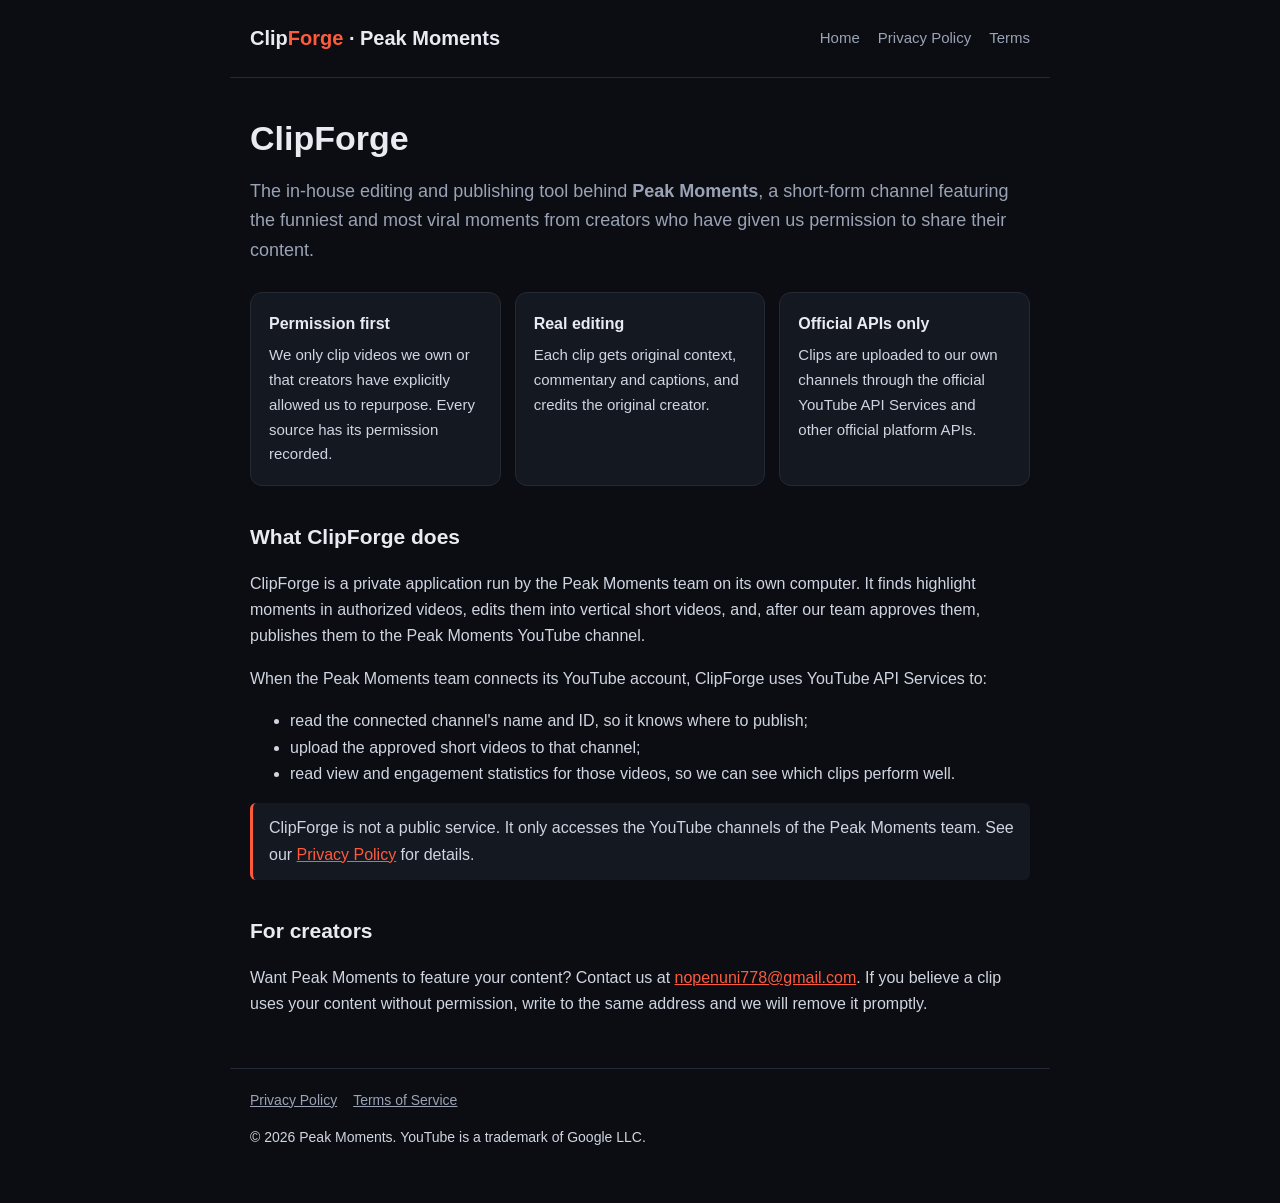
==== index.html @ a2990d35 "Peak Moments / ClipForge site: home, privacy policy, terms" ====
<!doctype html>
<html lang="en">
<head>
<meta charset="utf-8">
<meta name="viewport" content="width=device-width,initial-scale=1">
<title>ClipForge by Peak Moments</title>
<meta name="description" content="ClipForge is the in-house video editing and publishing tool used by the Peak Moments channel.">
<link rel="stylesheet" href="style.css">
</head>
<body>
<header>
  <a class="brand" href="./">Clip<span>Forge</span> · Peak Moments</a>
  <nav><a href="./">Home</a><a href="privacy.html">Privacy Policy</a><a href="terms.html">Terms</a></nav>
</header>
<main>
  <h1>ClipForge</h1>
  <p class="lead">The in-house editing and publishing tool behind <strong>Peak Moments</strong>, a short-form channel featuring the funniest and most viral moments from creators who have given us permission to share their content.</p>

  <div class="grid">
    <div class="card"><h3>Permission first</h3><p>We only clip videos we own or that creators have explicitly allowed us to repurpose. Every source has its permission recorded.</p></div>
    <div class="card"><h3>Real editing</h3><p>Each clip gets original context, commentary and captions, and credits the original creator.</p></div>
    <div class="card"><h3>Official APIs only</h3><p>Clips are uploaded to our own channels through the official YouTube API Services and other official platform APIs.</p></div>
  </div>

  <h2>What ClipForge does</h2>
  <p>ClipForge is a private application run by the Peak Moments team on its own computer. It finds highlight moments in authorized videos, edits them into vertical short videos, and, after our team approves them, publishes them to the Peak Moments YouTube channel.</p>
  <p>When the Peak Moments team connects its YouTube account, ClipForge uses YouTube API Services to:</p>
  <ul>
    <li>read the connected channel's name and ID, so it knows where to publish;</li>
    <li>upload the approved short videos to that channel;</li>
    <li>read view and engagement statistics for those videos, so we can see which clips perform well.</li>
  </ul>
  <p class="note">ClipForge is not a public service. It only accesses the YouTube channels of the Peak Moments team. See our <a href="privacy.html">Privacy Policy</a> for details.</p>

  <h2>For creators</h2>
  <p>Want Peak Moments to feature your content? Contact us at <a href="mailto:nopenuni778@gmail.com">nopenuni778@gmail.com</a>. If you believe a clip uses your content without permission, write to the same address and we will remove it promptly.</p>
</main>
<footer>
  <a href="privacy.html">Privacy Policy</a><a href="terms.html">Terms of Service</a>
  <p>© 2026 Peak Moments. YouTube is a trademark of Google LLC.</p>
</footer>
</body>
</html>
---- style.css ----
:root{--bg:#0b0d12;--card:#141821;--text:#e8ebf2;--muted:#9aa3b5;--accent:#ff5a3c;--line:#232a36}
*{box-sizing:border-box}
body{margin:0;background:var(--bg);color:var(--text);font:16px/1.65 -apple-system,BlinkMacSystemFont,"Segoe UI",Roboto,Helvetica,Arial,sans-serif}
a{color:var(--accent)}
header,main,footer{max-width:820px;margin:0 auto;padding:0 20px}
header{display:flex;justify-content:space-between;align-items:center;padding-top:22px;padding-bottom:22px;border-bottom:1px solid var(--line);flex-wrap:wrap;gap:10px}
.brand{font-weight:800;font-size:20px;color:var(--text);text-decoration:none}
.brand span{color:var(--accent)}
nav a{color:var(--muted);text-decoration:none;margin-left:18px;font-size:15px}
nav a:hover{color:var(--text)}
h1{font-size:34px;line-height:1.2;margin:40px 0 12px}
h2{font-size:21px;margin:34px 0 8px}
p,li{color:#cfd5e1}
.lead{font-size:18px;color:var(--muted)}
.grid{display:grid;grid-template-columns:repeat(auto-fit,minmax(220px,1fr));gap:14px;margin:26px 0}
.card{background:var(--card);border:1px solid var(--line);border-radius:12px;padding:18px}
.card h3{margin:0 0 6px;font-size:16px}
.card p{margin:0;font-size:15px}
.note{background:var(--card);border-left:3px solid var(--accent);padding:12px 16px;border-radius:6px}
footer{border-top:1px solid var(--line);margin-top:50px;padding-top:20px;padding-bottom:40px;color:var(--muted);font-size:14px}
footer a{color:var(--muted);margin-right:16px}
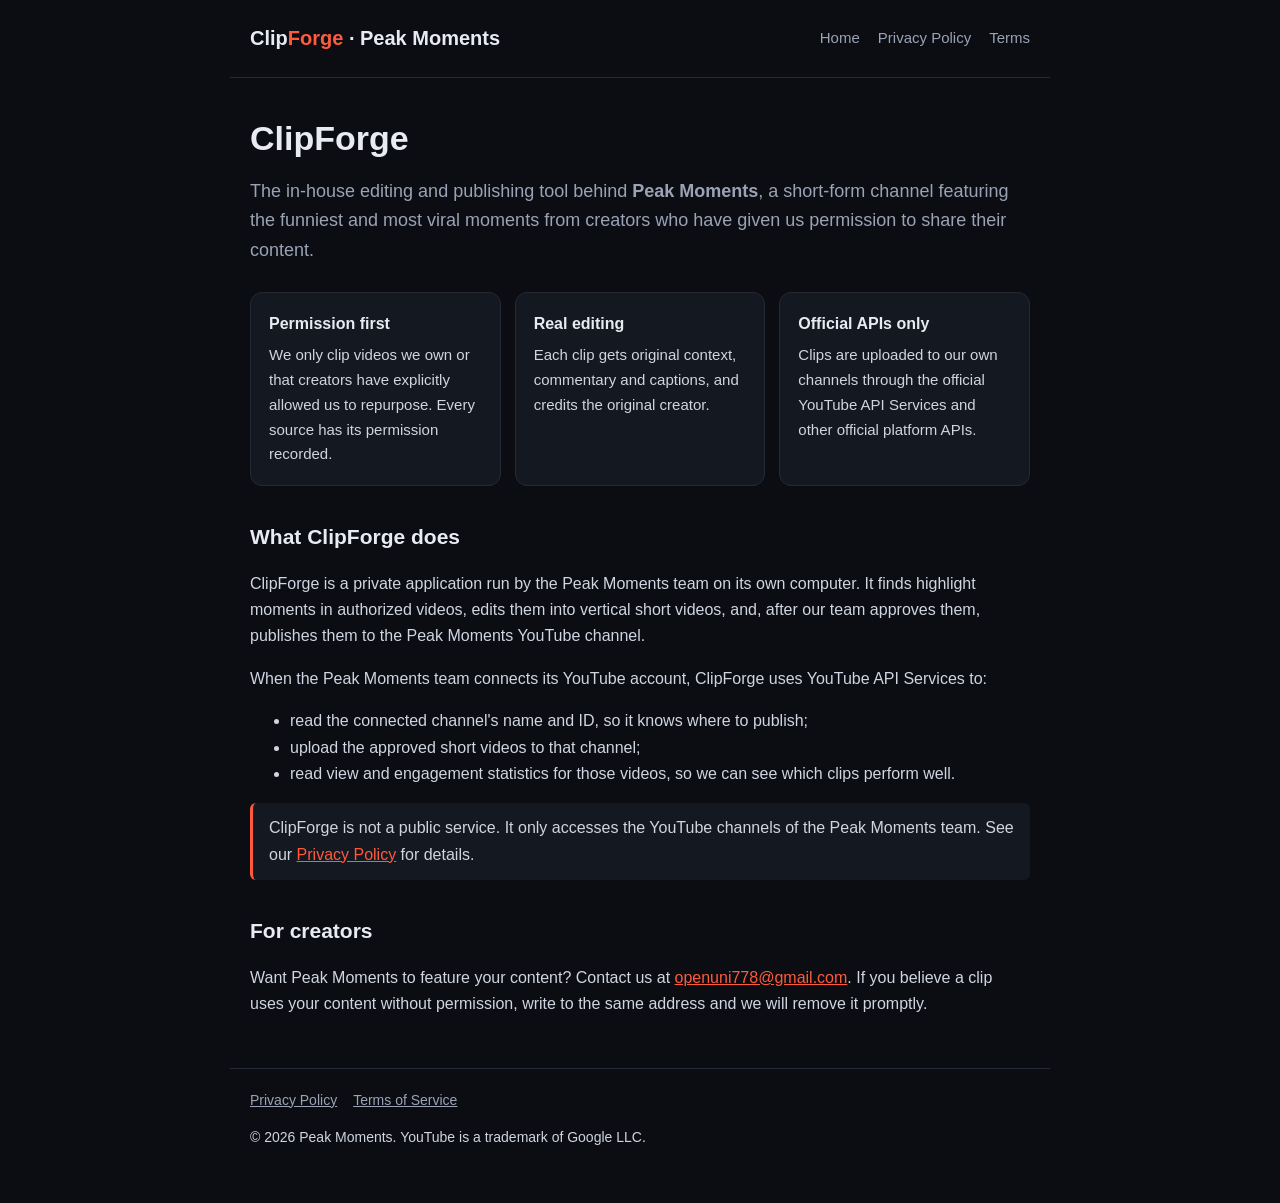
==== commit e9f1481b: "Fix contact email" ====
--- a/index.html
+++ b/index.html
@@ -33,7 +33,7 @@
   <p class="note">ClipForge is not a public service. It only accesses the YouTube channels of the Peak Moments team. See our <a href="privacy.html">Privacy Policy</a> for details.</p>
 
   <h2>For creators</h2>
-  <p>Want Peak Moments to feature your content? Contact us at <a href="mailto:nopenuni778@gmail.com">nopenuni778@gmail.com</a>. If you believe a clip uses your content without permission, write to the same address and we will remove it promptly.</p>
+  <p>Want Peak Moments to feature your content? Contact us at <a href="mailto:openuni778@gmail.com">openuni778@gmail.com</a>. If you believe a clip uses your content without permission, write to the same address and we will remove it promptly.</p>
 </main>
 <footer>
   <a href="privacy.html">Privacy Policy</a><a href="terms.html">Terms of Service</a>
